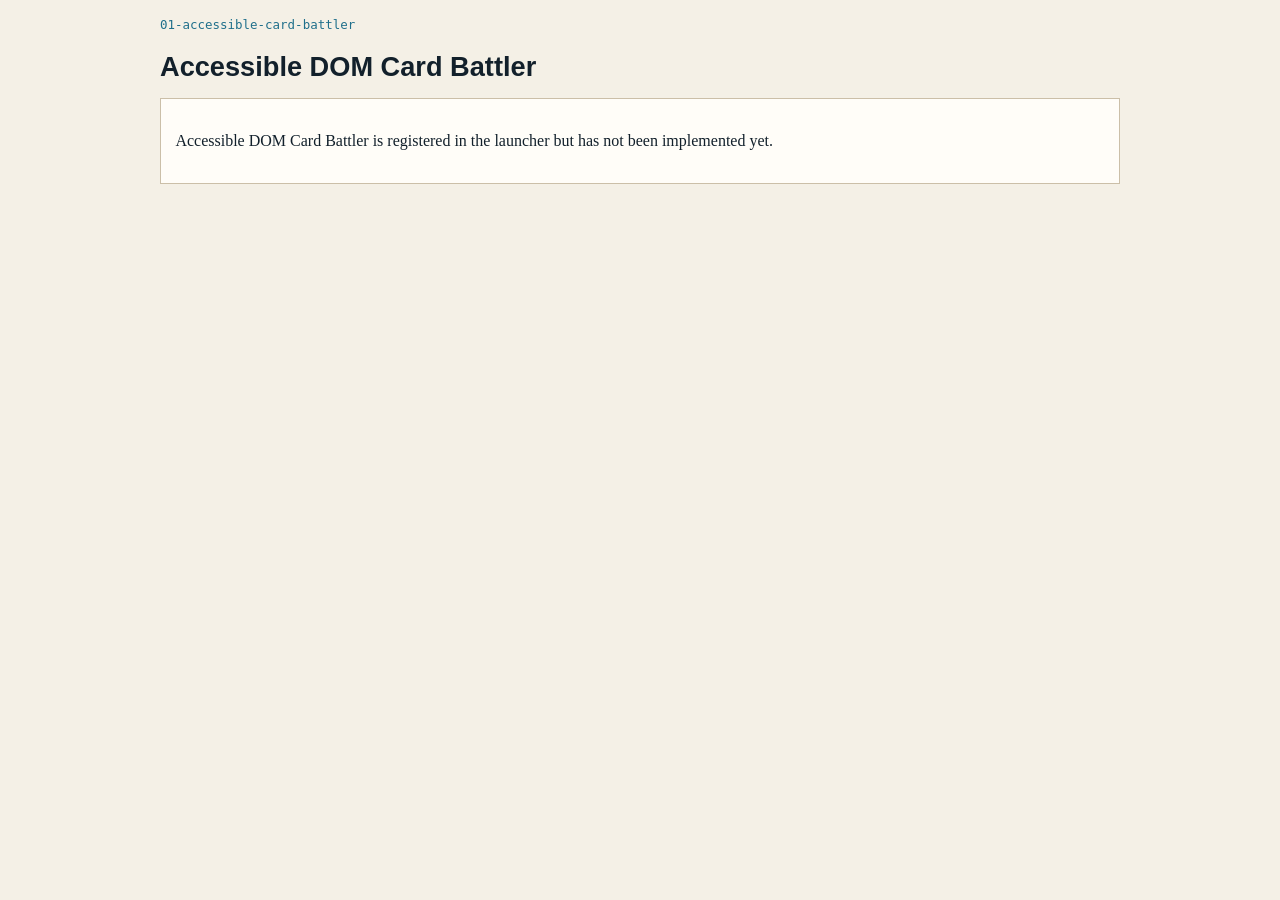
==== showcase/demos/01-accessible-card-battler/index.html @ 890cb574 "feat: add ten-demo showcase launcher" ====
<!DOCTYPE html>
<html lang="en">
<head>
  <meta charset="utf-8">
  <meta name="viewport" content="width=device-width, initial-scale=1">
  <title>Accessible DOM Card Battler</title>
  <link rel="stylesheet" href="../../shared/demo-shell.css">
</head>
<body>
  <main class="demo-shell" data-demo-root>
    <header>
      <p class="meta">01-accessible-card-battler</p>
      <h1>Accessible DOM Card Battler</h1>
    </header>
    <section class="panel">
      <p class="placeholder-note">This demonstration is not built yet.</p>
    </section>
  </main>
  <script type="module" src="./main.js"></script>
</body>
</html>
---- showcase/shared/demo-shell.css ----
:root {
  --ink: #12202b;
  --paper: #f4f0e6;
  --panel: #fffdf8;
  --rule: #cbbfa8;
  --accent: #1f6f8b;
  --warn: #9b2c2c;
  --mono: "IBM Plex Mono", "ui-monospace", Menlo, Consolas, monospace;
  --sans: "Avenir Next", "Segoe UI", "Trebuchet MS", sans-serif;
  --serif: "Iowan Old Style", Palatino, "Book Antiqua", serif;
}

html,
body {
  margin: 0;
  min-height: 100%;
}

body {
  background: var(--paper);
  color: var(--ink);
  font-family: var(--sans);
  line-height: 1.45;
}

.demo-shell {
  width: min(960px, calc(100% - 1.5rem));
  margin: 1rem auto 2rem;
}

.demo-shell header h1 {
  margin: 0 0 0.35rem;
  font-size: 1.7rem;
}

.demo-shell .meta {
  font-family: var(--mono);
  font-size: 0.78rem;
  color: var(--accent);
}

.panel {
  background: var(--panel);
  border: 1px solid var(--rule);
  padding: 0.9rem;
  margin: 0.75rem 0;
}

button,
select,
input {
  font: inherit;
}

button:focus-visible,
select:focus-visible,
input:focus-visible,
a:focus-visible,
[tabindex]:focus-visible {
  outline: 3px solid #d26a21;
  outline-offset: 2px;
}

.demo-error {
  border: 1px solid var(--warn);
  background: #f7e4e0;
  color: var(--warn);
  padding: 0.8rem;
}

.placeholder-note {
  font-family: var(--serif);
}

@media (prefers-reduced-motion: reduce) {
  * {
    animation: none !important;
    transition: none !important;
  }
}
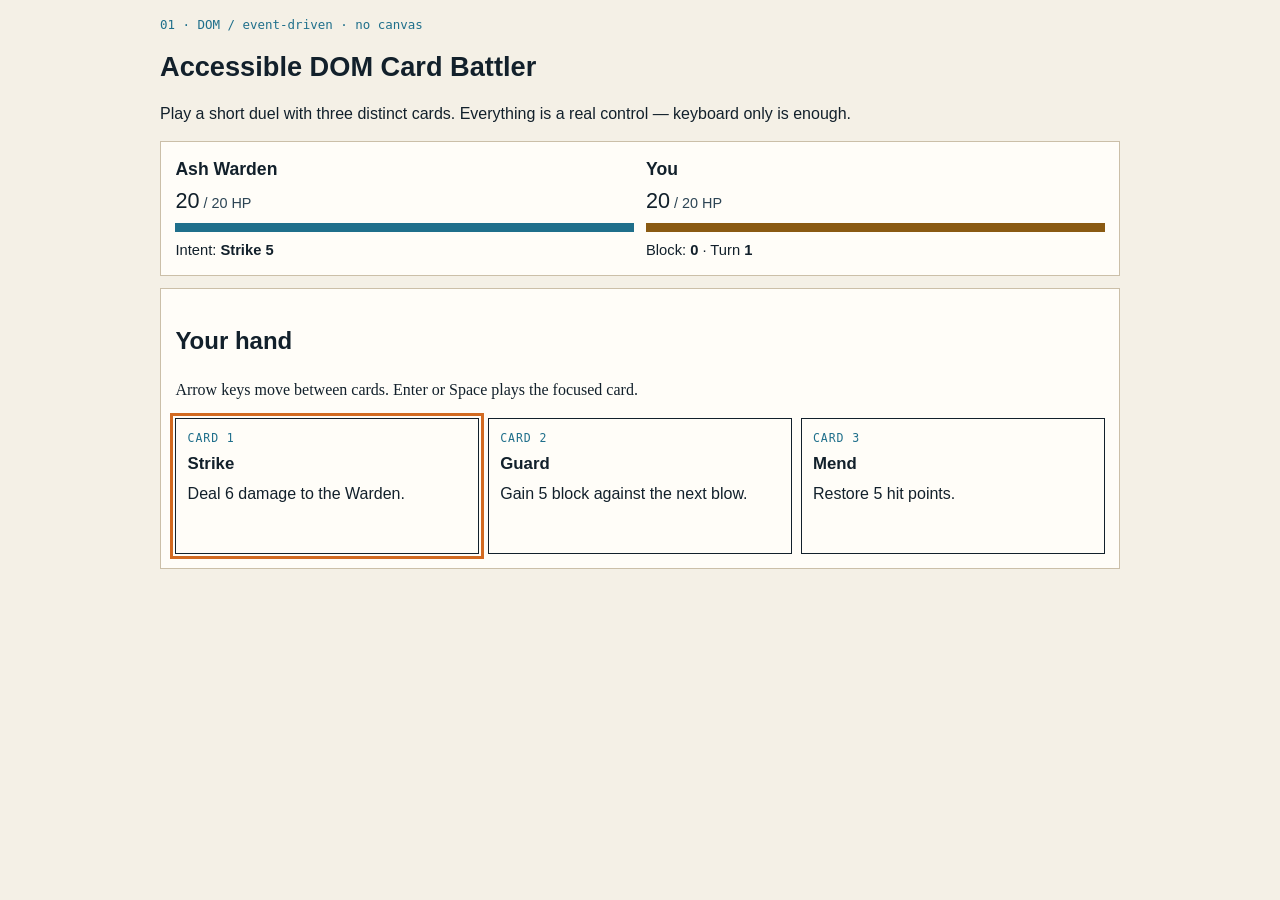
==== commit dd729c65: "feat: add demo 01 accessible card battler" ====
--- a/showcase/demos/01-accessible-card-battler/index.html
+++ b/showcase/demos/01-accessible-card-battler/index.html
@@ -5,15 +5,43 @@
   <meta name="viewport" content="width=device-width, initial-scale=1">
   <title>Accessible DOM Card Battler</title>
   <link rel="stylesheet" href="../../shared/demo-shell.css">
+  <link rel="stylesheet" href="./styles.css">
 </head>
 <body>
   <main class="demo-shell" data-demo-root>
     <header>
-      <p class="meta">01-accessible-card-battler</p>
+      <p class="meta">01 · DOM / event-driven · no canvas</p>
       <h1>Accessible DOM Card Battler</h1>
+      <p>Play a short duel with three distinct cards. Everything is a real control — keyboard only is enough.</p>
     </header>
-    <section class="panel">
-      <p class="placeholder-note">This demonstration is not built yet.</p>
+
+    <div id="announce" class="sr-only" role="status" aria-live="polite" aria-atomic="true"></div>
+
+    <section class="panel battlefield" aria-label="Battlefield">
+      <article class="combatant" aria-labelledby="enemy-name">
+        <h2 id="enemy-name">Ash Warden</h2>
+        <p class="hp"><span id="enemy-hp">20</span><span class="max"> / 20 HP</span></p>
+        <div class="meter" aria-hidden="true"><span id="enemy-bar"></span></div>
+        <p class="intent">Intent: <strong id="enemy-intent">Strike 5</strong></p>
+      </article>
+      <article class="combatant player" aria-labelledby="player-name">
+        <h2 id="player-name">You</h2>
+        <p class="hp"><span id="player-hp">20</span><span class="max"> / 20 HP</span></p>
+        <div class="meter" aria-hidden="true"><span id="player-bar"></span></div>
+        <p class="intent">Block: <strong id="player-block">0</strong> · Turn <strong id="turn">1</strong></p>
+      </article>
+    </section>
+
+    <section class="panel" aria-labelledby="hand-title">
+      <h2 id="hand-title">Your hand</h2>
+      <p class="hint">Arrow keys move between cards. Enter or Space plays the focused card.</p>
+      <div id="hand" class="hand" role="list"></div>
+    </section>
+
+    <section id="end-panel" class="panel end-panel hidden" aria-live="polite">
+      <h2 id="end-title">Match over</h2>
+      <p id="end-copy"></p>
+      <button type="button" id="restart">Restart duel</button>
     </section>
   </main>
   <script type="module" src="./main.js"></script>
--- a/showcase/demos/01-accessible-card-battler/styles.css
+++ b/showcase/demos/01-accessible-card-battler/styles.css
@@ -0,0 +1,119 @@
+.battlefield {
+  display: grid;
+  grid-template-columns: 1fr 1fr;
+  gap: 0.75rem;
+}
+
+.combatant h2 {
+  margin: 0 0 0.2rem;
+  font-size: 1.1rem;
+}
+
+.hp {
+  margin: 0;
+  font-variant-numeric: tabular-nums;
+  font-size: 1.35rem;
+}
+
+.hp .max {
+  font-size: 0.9rem;
+  color: var(--slate, #2c4454);
+}
+
+.meter {
+  height: 0.55rem;
+  background: #ddd4c4;
+  margin: 0.4rem 0 0.5rem;
+}
+
+.meter span {
+  display: block;
+  height: 100%;
+  background: #1f6f8b;
+  width: 100%;
+}
+
+.combatant.player .meter span {
+  background: #8a5a12;
+}
+
+.intent {
+  margin: 0;
+  font-size: 0.92rem;
+}
+
+.hand {
+  display: grid;
+  grid-template-columns: repeat(3, minmax(0, 1fr));
+  gap: 0.55rem;
+}
+
+.card {
+  text-align: left;
+  background: #fffdf8;
+  color: inherit;
+  border: 1px solid #12202b;
+  min-height: 8.5rem;
+  padding: 0.7rem;
+  display: flex;
+  flex-direction: column;
+  gap: 0.35rem;
+}
+
+.card[aria-disabled="true"] {
+  opacity: 0.45;
+}
+
+.card .cost {
+  font-family: var(--mono);
+  font-size: 0.72rem;
+  letter-spacing: 0.08em;
+  text-transform: uppercase;
+  color: #1f6f8b;
+}
+
+.card strong {
+  font-size: 1.05rem;
+}
+
+.hint,
+.end-panel p {
+  font-family: var(--serif);
+}
+
+.end-panel {
+  border-color: #8a5a12;
+}
+
+.hidden {
+  display: none !important;
+}
+
+.sr-only {
+  position: absolute;
+  width: 1px;
+  height: 1px;
+  overflow: hidden;
+  clip: rect(0, 0, 0, 0);
+}
+
+@media (max-width: 640px) {
+  .battlefield,
+  .hand {
+    grid-template-columns: 1fr;
+  }
+}
+
+@media (prefers-reduced-motion: reduce) {
+  .meter span,
+  .card {
+    transition: none;
+  }
+}
+
+@media (prefers-reduced-motion: no-preference) {
+  .meter span,
+  .card {
+    transition: width 160ms ease, transform 120ms ease;
+  }
+}
